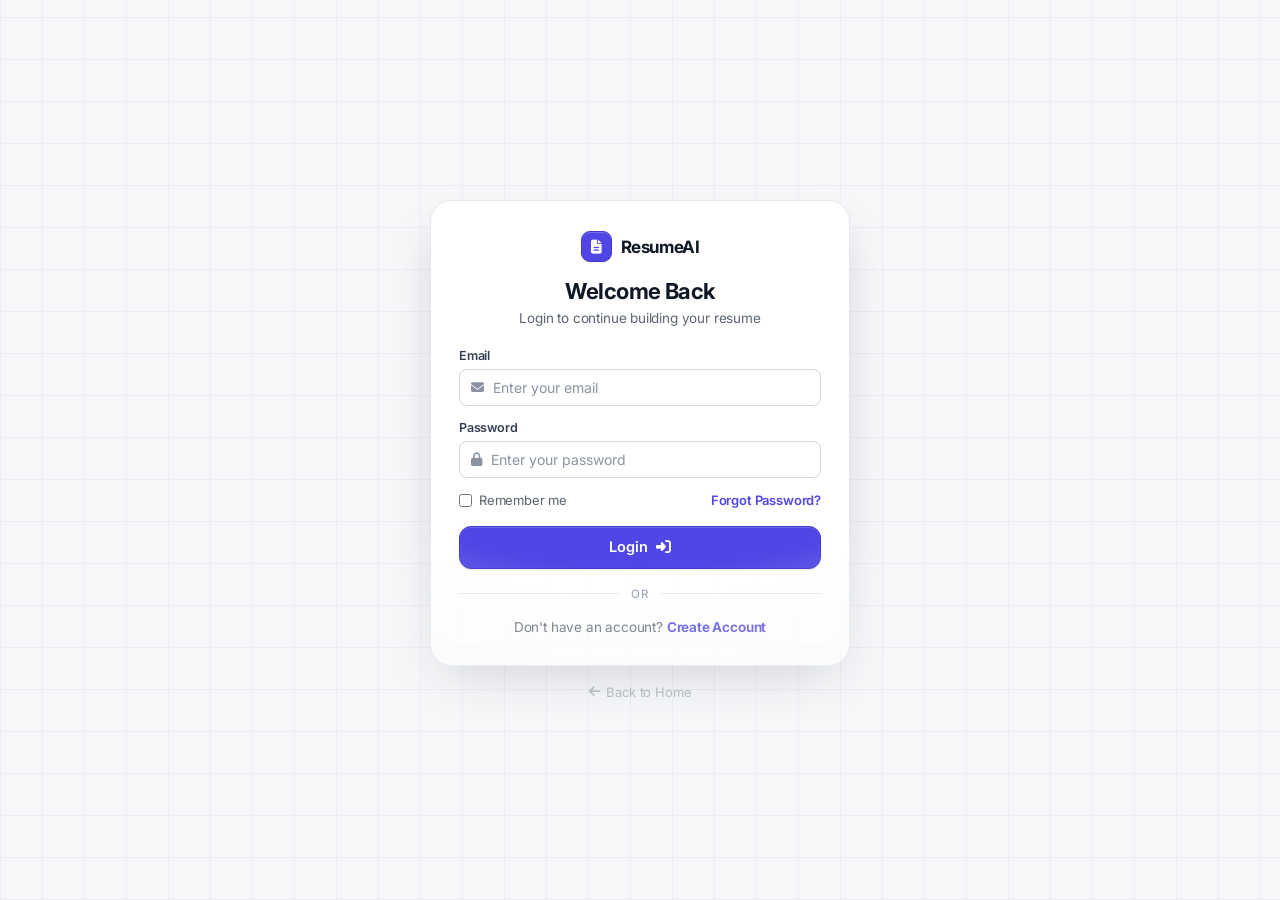
==== frontend/ats.html @ 6f4b4460 "Add four resume templates and remove photo-implying shape from Creative" ====
<!DOCTYPE html>
<html lang="en">
<head>
  <meta charset="UTF-8">
  <meta name="viewport" content="width=device-width, initial-scale=1.0">
  <title>ATS Analyzer — ResumeAI</title>
  <link rel="icon" type="image/svg+xml" href="assets/icons/favicon.svg">

  <link rel="preconnect" href="https://fonts.googleapis.com">
  <link rel="preconnect" href="https://fonts.gstatic.com" crossorigin>
  <link href="https://fonts.googleapis.com/css2?family=Poppins:wght@300;400;500;600;700&display=swap" rel="stylesheet">
  <link rel="stylesheet" href="https://cdnjs.cloudflare.com/ajax/libs/font-awesome/6.7.2/css/all.min.css">

  <link rel="stylesheet" href="css/style.css?v=13">
  <link rel="stylesheet" href="css/ats.css?v=13">

  <!-- Resume text extraction (PDF/DOCX/TXT) is handled by the backend now. -->
</head>
<body>

<div class="app">

  <!-- ============ LEFT SIDEBAR ============ -->
  <aside class="sidebar" id="sidebar">
    <a href="index.html" class="logo">
      <span class="logo-mark"><i class="fa-solid fa-file-lines"></i></span>
      ResumeAI
    </a>

    <nav class="sidebar-menu">
      <a href="dashboard.html"><i class="fa-solid fa-grip"></i> Dashboard</a>
      <a href="buildresume.html"><i class="fa-solid fa-pen-to-square"></i> Create Resume</a>
      <a href="templates.html"><i class="fa-solid fa-layer-group"></i> Resume Templates</a>
      <a href="ats.html" class="active"><i class="fa-solid fa-chart-simple"></i> ATS Analyzer</a>
      <a href="profile.html"><i class="fa-solid fa-user"></i> Profile</a>
    </nav>

    <div class="sidebar-foot">
      <a href="login.html"><i class="fa-solid fa-right-from-bracket"></i> Logout</a>
    </div>
  </aside>

  <div class="sidebar-backdrop" id="sidebarBackdrop"></div>

  <!-- ============ MAIN AREA ============ -->
  <div class="main">

    <header class="topbar">
      <div class="topbar-left">
        <button class="sidebar-toggle" id="sidebarToggle" aria-label="Toggle sidebar">
          <i class="fa-solid fa-bars"></i>
        </button>
        <div>
          <h1>ATS Analyzer</h1>
          <p>Check how ATS-friendly your resume is</p>
        </div>
      </div>

      <div class="topbar-right">
        <a href="profile.html" class="topbar-avatar">
          <img src="assets/images/avatar.svg" alt="Your profile picture">
        </a>
      </div>
    </header>

    <main class="content">
      <div class="ats-grid">

        <!-- ================= LEFT: INPUTS ================= -->
        <div>

          <!-- ---------- Upload resume ---------- -->
          <section class="ats-panel">
            <h2 class="content-title"><i class="fa-solid fa-cloud-arrow-up"></i> Upload Resume</h2>

            <label class="upload-box" for="resumeFile">
              <span class="up-icon"><i class="fa-solid fa-file-arrow-up"></i></span>
              <h3>Drop your resume here</h3>
              <p>or click to browse your files</p>
              <span class="hint">Supported formats: PDF, DOCX, TXT</span>
              <input type="file" id="resumeFile" accept=".pdf,.docx,.txt">
            </label>
            <p class="up-alt">
              No file? <a href="buildresume.html">Build a resume</a> first, then Analyze —
              it will score the resume you just created.
            </p>

            <!-- Filled in by js/script.js once a file is picked -->
            <p class="file-chosen" id="fileChosen">
              <i class="fa-solid fa-file-lines"></i>
              <span id="fileName"></span>
            </p>
          </section>

          <!-- ---------- Job description ---------- -->
          <section class="ats-panel">
            <h2 class="content-title"><i class="fa-solid fa-clipboard"></i> Paste Job Description</h2>

            <div class="jd-field">
              <label for="jobDescription">Job Description</label>
              <textarea id="jobDescription"
                placeholder="Paste the full job description here — including the required skills, tools and responsibilities."></textarea>
              <small>The more complete the job description, the more useful the analysis.</small>
            </div>

            <button class="btn btn-primary btn-block btn-lg" id="analyzeBtn" style="margin-top:20px">
              <i class="fa-solid fa-magnifying-glass-chart"></i> Analyze Resume
            </button>
          </section>

        </div>

        <!-- ================= RIGHT: RESULTS ================= -->
        <div>

          <!-- ---------- ATS Score ---------- -->
          <section class="ats-panel">
            <h2 class="content-title"><i class="fa-solid fa-gauge-high"></i> ATS Score</h2>

            <div class="score-box">
              <div class="score-ring" id="scoreRing">
                <div>
                  <div class="score-value" id="scoreValue">--</div>
                  <div class="score-label">out of 100</div>
                </div>
              </div>
              <p id="scoreVerdict">Your ATS score will appear here after the analysis is run.</p>

              <div class="meter-list">
                <div class="meter-row">
                  <div class="meter-head"><span>Keyword Match</span><span id="mKeywordVal">--</span></div>
                  <div class="meter-track"><span id="mKeywordBar"></span></div>
                </div>
                <div class="meter-row">
                  <div class="meter-head"><span>Formatting</span><span id="mFormatVal">--</span></div>
                  <div class="meter-track"><span id="mFormatBar"></span></div>
                </div>
                <div class="meter-row">
                  <div class="meter-head"><span>Section Coverage</span><span id="mSectionVal">--</span></div>
                  <div class="meter-track"><span id="mSectionBar"></span></div>
                </div>
                <div class="meter-row">
                  <div class="meter-head"><span>Readability</span><span id="mReadVal">--</span></div>
                  <div class="meter-track"><span id="mReadBar"></span></div>
                </div>
              </div>
            </div>
          </section>

          <!-- ---------- Keyword match (populated after analysis) ---------- -->
          <section class="ats-panel" id="keywordPanel" hidden>
            <h2 class="content-title"><i class="fa-solid fa-tags"></i> Keywords</h2>
            <div class="kw-block">
              <h4 class="kw-title matched"><i class="fa-solid fa-circle-check"></i> Matched</h4>
              <div class="kw-chips" id="kwMatched"></div>
            </div>
            <div class="kw-block">
              <h4 class="kw-title missing"><i class="fa-solid fa-circle-xmark"></i> Missing</h4>
              <div class="kw-chips" id="kwMissing"></div>
            </div>
          </section>

          <!-- ---------- Suggestions ---------- -->
          <section class="ats-panel">
            <h2 class="content-title"><i class="fa-solid fa-lightbulb"></i> Suggestions</h2>

            <div class="suggestion-list" id="suggestionList">
              <div class="suggestion-item">
                <i class="fa-solid fa-hourglass-half"></i>
                <div class="skeleton"><span></span><span></span></div>
              </div>
              <div class="suggestion-item">
                <i class="fa-solid fa-hourglass-half"></i>
                <div class="skeleton"><span></span><span></span></div>
              </div>
              <div class="suggestion-item">
                <i class="fa-solid fa-hourglass-half"></i>
                <div class="skeleton"><span></span><span></span></div>
              </div>
              <div class="suggestion-item">
                <i class="fa-solid fa-hourglass-half"></i>
                <div class="skeleton"><span></span><span></span></div>
              </div>
            </div>

            <p class="empty-note" id="suggestEmpty">
              <i class="fa-solid fa-circle-info"></i>
              Improvement suggestions will be listed here once your resume is analyzed.
            </p>
          </section>

          <!-- ---------- AI Feedback (Gemini) ---------- -->
          <section class="ats-panel" id="aiPanel" hidden>
            <h2 class="content-title"><i class="fa-solid fa-robot"></i> AI Feedback</h2>
            <div id="aiFeedback"></div>
          </section>

        </div>
      </div>
    </main>
  </div>
</div>

<script src="js/config.js?v=13"></script>
<script src="js/script.js?v=13"></script>
</body>
</html>
---- frontend/css/style.css ----
/* =========================================================
   SmartResumeAI — style.css (global design system + landing)
   Rich, dense SaaS product aesthetic.

   Layered neutral surfaces · indigo primary with supporting
   semantic hues · real depth (multi-layer shadows) · tighter
   information density · textured backdrops (grid + soft radial
   wash) · elevated cards with inner highlights · badge/pill
   vocabulary · richer landing with logos, metrics, screenshots.

   Loaded on every page. Legacy token NAMES (--emerald, --navy,
   --green/--amber/--red, --radius, --font-serif …) preserved so
   js/script.js and preview.css keep resolving. preview.css
   re-scopes its own palette onto .resume-paper.
   ========================================================= */
@import url('https://fonts.googleapis.com/css2?family=Inter:wght@400;450;500;600;700;800&display=swap');

/* ---------- Design tokens ---------- */
:root{
  /* Neutral ramp — layered, slightly cool */
  --bg:#ffffff;
  --bg-raise:#f6f7f9;
  --bg-sunken:#eef0f4;
  --surface:#ffffff;
  --surface-2:#f8f9fb;
  --surface-3:#f1f3f7;
  --line:#e4e7ec;
  --line-strong:#d0d5dd;

  /* Text ramp */
  --ink:#101828;
  --ink-2:#344054;
  --muted:#5b6471;
  --faint:#8a93a3;

  /* Primary — indigo */
  --accent:#4f46e5;
  --accent-600:#4338ca;
  --accent-700:#3730a3;
  --accent-400:#7c74f0;
  --accent-50:#eef2ff;
  --accent-100:#e0e3fc;
  --accent-200:#c7cbf8;

  /* Supporting semantic hues (used sparingly, for data/status) */
  --sky:#0ea5e9;      --sky-50:#f0f9ff;   --sky-100:#e0f2fe;
  --teal:#0d9488;     --teal-50:#f0fdfa;  --teal-100:#ccfbf1;
  --rose:#e11d48;     --rose-50:#fff1f2;  --rose-100:#ffe4e6;
  --amberc:#d97706;   --amber-50:#fffbeb; --amber-100:#fef3c7;

  /* legacy aliases (JS + preview.css) */
  --emerald:#4f46e5;  --emerald-600:#4338ca; --emerald-700:#3730a3;
  --emerald-50:#eef2ff; --emerald-100:#e0e3fc;
  --navy:#101828; --navy-800:#1d2939; --navy-900:#0c111d;

  --green:#059669;
  --amber:#d97706;
  --red:#e11d48;

  --radius-sm:8px;
  --radius:12px;
  --radius-lg:16px;
  --radius-xl:22px;
  --radius-pill:980px;

  /* Real depth — layered shadows */
  --shadow-xs:0 1px 2px rgba(16,24,40,.05);
  --shadow-sm:0 1px 3px rgba(16,24,40,.08), 0 1px 2px rgba(16,24,40,.04);
  --shadow:0 4px 8px -2px rgba(16,24,40,.08), 0 2px 4px -2px rgba(16,24,40,.05);
  --shadow-md:0 12px 16px -4px rgba(16,24,40,.08), 0 4px 6px -2px rgba(16,24,40,.04);
  --shadow-lg:0 20px 24px -4px rgba(16,24,40,.10), 0 8px 8px -4px rgba(16,24,40,.04);
  --shadow-xl:0 24px 48px -12px rgba(16,24,40,.22);
  --inner-hl:inset 0 1px 0 rgba(255,255,255,.7);
  --ring:0 0 0 4px rgba(79,70,229,.14);

  --font-serif:'Inter',ui-sans-serif,system-ui,-apple-system,"Segoe UI",Roboto,sans-serif;
  --font-display:'Inter',ui-sans-serif,system-ui,-apple-system,"Segoe UI",Roboto,sans-serif;
  --font-sans:'Inter',ui-sans-serif,system-ui,-apple-system,"Segoe UI",Roboto,sans-serif;
  --font-mono:ui-monospace,SFMono-Regular,"SF Mono",Menlo,Consolas,monospace;
}

*{ margin:0; padding:0; box-sizing:border-box; }
html{ scroll-behavior:smooth; }
body{
  font-family:var(--font-sans);
  background:var(--bg);
  color:var(--ink);
  letter-spacing:-.011em;
  -webkit-font-smoothing:antialiased;
  text-rendering:optimizeLegibility;
}
h1,h2,h3,h4,.serif{ font-family:var(--font-display); }
.serif{ font-weight:600; letter-spacing:-.02em; }
::selection{ background:var(--accent-100); color:var(--accent-700); }

/* Reusable texture helpers */
.grid-bg{
  background-image:
    linear-gradient(to right, rgba(16,24,40,.045) 1px, transparent 1px),
    linear-gradient(to bottom, rgba(16,24,40,.045) 1px, transparent 1px);
  background-size:44px 44px;
}

/* ---------- Badges / pills ---------- */
.badge{
  display:inline-flex; align-items:center; gap:6px;
  font-size:12px; font-weight:600; letter-spacing:-.005em;
  padding:4px 9px; border-radius:var(--radius-pill);
  background:var(--surface-3); color:var(--ink-2);
  border:1px solid var(--line);
}
.badge-accent{ background:var(--accent-50); color:var(--accent-700); border-color:var(--accent-100); }
.badge-green{ background:#ecfdf5; color:var(--green); border-color:#a7f3d0; }

/* ---------- Button system ---------- */
.btn{
  display:inline-flex; align-items:center; justify-content:center; gap:8px;
  padding:10px 16px;
  border:1px solid var(--line-strong);
  background:var(--surface);
  color:var(--ink-2);
  border-radius:var(--radius-sm);
  font-family:var(--font-sans);
  font-size:14px; font-weight:600; letter-spacing:-.01em;
  cursor:pointer; text-decoration:none; line-height:1.3;
  box-shadow:var(--shadow-xs), var(--inner-hl);
  transition:background .15s ease, border-color .15s ease, color .15s ease, box-shadow .15s ease;
}
.btn:hover{ background:var(--surface-2); border-color:var(--line-strong); color:var(--ink); }

.btn-primary{
  border-color:var(--accent-600);
  background:var(--accent);
  color:#fff;
  box-shadow:0 1px 2px rgba(16,24,40,.12), inset 0 1px 0 rgba(255,255,255,.18);
}
.btn-primary:hover{ background:var(--accent-600); border-color:var(--accent-700); color:#fff; }

.btn-outline{ background:var(--surface); border-color:var(--line-strong); color:var(--ink-2); }
.btn-outline:hover{ background:var(--surface-2); color:var(--ink); }

.btn-ghost{ border-color:transparent; background:transparent; box-shadow:none; color:var(--accent); }
.btn-ghost:hover{ background:var(--accent-50); color:var(--accent-700); }

.btn-block{ width:100%; }
.btn-lg{ padding:12px 22px; font-size:15px; border-radius:var(--radius); }
.btn-sm{ padding:7px 12px; font-size:13px; }
.btn[disabled]{ opacity:.55; cursor:not-allowed; }

/* =========================================================
   NAVBAR
   ========================================================= */
.navbar{
  position:fixed; top:0; left:0; width:100%;
  padding:0 clamp(18px,4vw,48px); height:62px;
  display:flex; align-items:center;
  background:rgba(255,255,255,.88);
  backdrop-filter:saturate(180%) blur(14px);
  -webkit-backdrop-filter:saturate(180%) blur(14px);
  border-bottom:1px solid var(--line);
  z-index:1000;
}
.nav-inner{ width:100%; display:flex; justify-content:space-between; align-items:center; }
.logo{
  display:inline-flex; align-items:center; gap:9px;
  color:var(--ink); font-family:var(--font-display);
  font-size:17px; font-weight:700; letter-spacing:-.025em; text-decoration:none;
}
.logo i{ color:var(--accent); font-size:17px; }
.logo-mark{
  width:31px; height:31px; border-radius:9px;
  display:inline-flex; align-items:center; justify-content:center;
  background:var(--accent); border:1px solid var(--accent-600);
  box-shadow:var(--shadow-xs), inset 0 1px 0 rgba(255,255,255,.22);
}
.logo-mark i{ font-size:14px; color:#fff; }

.nav-toggle{ display:none; background:none; border:none; color:var(--ink); font-size:20px; cursor:pointer; }
.nav-links{ display:flex; align-items:center; gap:26px; }
.nav-links a{
  color:var(--muted); text-decoration:none;
  font-size:14px; font-weight:500; letter-spacing:-.01em; transition:color .15s ease;
}
.nav-links a:hover{ color:var(--ink); }
.nav-links a.btn{ padding:8px 16px; font-size:13.5px; }
.nav-links a.btn-primary{ color:#fff; }
.nav-links a.btn-primary:hover{ color:#fff; }

/* =========================================================
   HERO — dense, with texture + product shot
   ========================================================= */
.hero{
  position:relative; overflow:hidden;
  padding:120px 24px 72px;
  background:
    radial-gradient(60% 70% at 50% -10%, var(--accent-50) 0%, transparent 62%),
    var(--bg);
  border-bottom:1px solid var(--line);
}
.hero::before{
  content:""; position:absolute; inset:0; pointer-events:none;
  background-image:
    linear-gradient(to right, rgba(16,24,40,.04) 1px, transparent 1px),
    linear-gradient(to bottom, rgba(16,24,40,.04) 1px, transparent 1px);
  background-size:44px 44px;
  mask-image:radial-gradient(70% 60% at 50% 0%, #000 0%, transparent 75%);
  -webkit-mask-image:radial-gradient(70% 60% at 50% 0%, #000 0%, transparent 75%);
}
.hero .container{ position:relative; z-index:1; max-width:1140px; text-align:center; }
.hero .tag{
  display:inline-flex; align-items:center; gap:8px;
  font-size:12.5px; font-weight:600; letter-spacing:-.005em;
  color:var(--accent-700);
  background:var(--surface); border:1px solid var(--accent-100);
  padding:5px 7px 5px 6px; border-radius:var(--radius-pill);
  margin-bottom:22px; box-shadow:var(--shadow-xs);
}
.hero .tag i{
  color:#fff; background:var(--accent); border-radius:var(--radius-pill);
  width:19px; height:19px; display:inline-flex; align-items:center; justify-content:center; font-size:10px;
}
.hero h1{
  font-family:var(--font-display);
  font-size:clamp(36px,5.4vw,60px); font-weight:700;
  line-height:1.07; letter-spacing:-.035em;
  margin:0 auto 18px; max-width:860px; color:var(--ink);
}
.gradient-text{ color:var(--accent); -webkit-text-fill-color:currentColor; }
.hero .lead{
  color:var(--muted);
  font-size:clamp(16px,1.7vw,18.5px); font-weight:400; line-height:1.6; letter-spacing:-.01em;
  margin:0 auto 28px; max-width:620px;
}
.hero-actions{ display:flex; gap:10px; justify-content:center; flex-wrap:wrap; margin-bottom:16px; }
.hero-note{
  display:flex; align-items:center; justify-content:center; gap:16px; flex-wrap:wrap;
  color:var(--faint); font-size:12.5px; font-weight:500; margin-bottom:48px;
}
.hero-note span{ display:inline-flex; align-items:center; gap:6px; }
.hero-note i{ color:var(--green); font-size:11px; }

/* Product screenshot frame */
.hero-shot{
  position:relative; max-width:1000px; margin:0 auto;
  border-radius:var(--radius-xl);
  background:var(--surface);
  border:1px solid var(--line);
  box-shadow:var(--shadow-xl);
  padding:8px;
}
.hero-shot-bar{
  display:flex; align-items:center; gap:6px;
  padding:8px 10px 10px;
}
.hero-shot-bar i{ width:9px; height:9px; border-radius:50%; background:var(--line-strong); display:block; }
/* Resume sheets are portrait — show them whole on a workspace backdrop */
.hero-shot-view{
  border-radius:var(--radius-lg);
  border:1px solid var(--line);
  background:var(--bg-sunken);
  overflow:hidden;
  height:clamp(300px,36vw,430px);
  display:flex; align-items:flex-start; justify-content:center;
  gap:18px; padding:22px 18px 0;
}
.hero-shot img{
  display:block; width:auto; height:auto;
  max-height:100%; max-width:46%;
  border-radius:4px;
  border:1px solid var(--line);
  box-shadow:var(--shadow-md);
  background:#fff;
}

/* Metric strip */
.hero-stats{
  display:grid; grid-template-columns:repeat(3,1fr);
  max-width:720px; margin:48px auto 0;
  background:var(--surface); border:1px solid var(--line);
  border-radius:var(--radius-lg); box-shadow:var(--shadow-sm);
  overflow:hidden;
}
.hero-stats div{ padding:20px 16px; text-align:center; border-right:1px solid var(--line); }
.hero-stats div:last-child{ border-right:none; }
.hero-stats strong{
  display:block; font-family:var(--font-display);
  font-size:28px; font-weight:700; letter-spacing:-.03em; color:var(--ink);
}
.hero-stats span{ font-size:12px; color:var(--faint); letter-spacing:.02em; text-transform:uppercase; font-weight:600; }

/* =========================================================
   SECTIONS
   ========================================================= */
.container{ max-width:1140px; margin:0 auto; padding:0 clamp(18px,4vw,36px); }
.section{ padding:clamp(56px,7vw,88px) 0; }
.section-head{ text-align:center; max-width:660px; margin:0 auto 44px; }
.section-head .tag, .about .tag{
  display:inline-block;
  color:var(--accent); font-weight:700; font-size:12px;
  letter-spacing:.1em; text-transform:uppercase; margin-bottom:12px;
}
.section-head h2{
  font-family:var(--font-display);
  font-size:clamp(27px,3.4vw,38px); font-weight:700;
  letter-spacing:-.03em; line-height:1.15; color:var(--ink); margin-bottom:12px;
}
.section-head p{ color:var(--muted); font-size:16.5px; line-height:1.6; letter-spacing:-.01em; }

#features{ background:var(--bg-raise); border-top:1px solid var(--line); border-bottom:1px solid var(--line); }

/* Dense feature grid — bento-ish, richer cards */
.feature-grid{ display:grid; grid-template-columns:repeat(4,1fr); gap:16px; align-items:stretch; }
.card{
  position:relative;
  background:var(--surface);
  padding:22px 20px;
  border-radius:var(--radius-lg);
  border:1px solid var(--line);
  box-shadow:var(--shadow-sm), var(--inner-hl);
  transition:border-color .15s ease, box-shadow .15s ease;
}
.card:hover{ border-color:var(--line-strong); box-shadow:var(--shadow-md); }
.card-icon{
  width:40px; height:40px; border-radius:11px; margin-bottom:14px;
  display:flex; align-items:center; justify-content:center;
  font-size:16px; color:#fff;
  background:var(--accent);
  box-shadow:var(--shadow-xs), inset 0 1px 0 rgba(255,255,255,.25);
}
.card:nth-child(2) .card-icon{ background:var(--sky); }
.card:nth-child(3) .card-icon{ background:var(--teal); }
.card:nth-child(4) .card-icon{ background:var(--amberc); }
.card h3{ color:var(--ink); margin-bottom:7px; font-size:16px; font-weight:650; letter-spacing:-.02em; }
.card p{ color:var(--muted); line-height:1.6; font-size:13.8px; letter-spacing:-.01em; }

/* About — richer, with a checklist + framed art */
.about{ background:var(--bg); }
.about-grid{ display:grid; grid-template-columns:1fr 1fr; gap:clamp(32px,5vw,60px); align-items:start; }
.about-grid > div:first-child{ padding-top:4px; }
.about-grid h2{
  font-family:var(--font-display);
  font-size:clamp(24px,3vw,34px); font-weight:700; letter-spacing:-.03em; line-height:1.18;
  color:var(--ink); margin-bottom:16px;
}
.about-grid p{ color:var(--muted); line-height:1.7; margin-bottom:14px; font-size:15.5px; letter-spacing:-.01em; }
.about-list{ list-style:none; margin-top:22px; display:grid; gap:10px; }
.about-list li{
  display:flex; align-items:flex-start; gap:11px;
  color:var(--ink-2); font-weight:500; font-size:14.5px; line-height:1.5;
  background:var(--surface-2); border:1px solid var(--line);
  padding:11px 13px; border-radius:var(--radius);
}
.about-list li i{
  color:#fff; font-size:9px; flex:none; margin-top:3px;
  width:18px; height:18px; border-radius:50%;
  display:inline-flex; align-items:center; justify-content:center;
  background:var(--green);
}
.hero-art{
  position:relative;
  border-radius:var(--radius-lg);
  border:1px solid var(--line);
  box-shadow:var(--shadow-md);
  background:var(--bg-sunken);
  overflow:hidden;
  height:clamp(320px,32vw,420px);
  display:flex; align-items:center; justify-content:center;
  padding:24px;
}
.hero-art img{
  display:block; width:auto; height:100%;
  max-width:100%;
  border-radius:4px;
  border:1px solid var(--line);
  box-shadow:var(--shadow-md);
  background:#fff;
}

/* CTA — dense dark panel with texture */
.cta-banner{
  position:relative; overflow:hidden;
  background:var(--navy);
  border:1px solid var(--navy-800);
  border-radius:var(--radius-xl); padding:clamp(40px,6vw,60px) 36px;
  text-align:center; color:#fff;
  box-shadow:var(--shadow-xl);
}
.cta-banner::before{
  content:""; position:absolute; inset:0; pointer-events:none; opacity:.55;
  background-image:
    linear-gradient(to right, rgba(255,255,255,.055) 1px, transparent 1px),
    linear-gradient(to bottom, rgba(255,255,255,.055) 1px, transparent 1px);
  background-size:40px 40px;
  mask-image:radial-gradient(70% 80% at 50% 0%, #000, transparent 72%);
  -webkit-mask-image:radial-gradient(70% 80% at 50% 0%, #000, transparent 72%);
}
.cta-banner > *{ position:relative; z-index:1; }
.cta-banner h2{
  font-family:var(--font-display);
  font-size:clamp(24px,3vw,34px); font-weight:700; letter-spacing:-.03em; margin-bottom:10px; color:#fff;
}
.cta-banner p{ color:#98a2b3; margin-bottom:24px; font-size:16px; letter-spacing:-.01em; }
.cta-banner .btn-primary{ background:var(--accent); border-color:var(--accent-400); }
.cta-banner .btn-primary:hover{ background:var(--accent-600); }

/* =========================================================
   FOOTER
   ========================================================= */
.footer{ background:var(--bg-raise); color:var(--ink); padding:52px 0 24px; border-top:1px solid var(--line); }
.footer-grid{ display:grid; grid-template-columns:2fr 1fr 1fr 1fr; gap:36px; margin-bottom:36px; }
.footer-about .logo{ margin-bottom:14px; }
.footer-about p{ color:var(--muted); line-height:1.7; font-size:13.5px; max-width:300px; }
.footer-social{ display:flex; gap:8px; margin-top:16px; }
.footer-social a{
  width:34px; height:34px; display:flex; align-items:center; justify-content:center;
  border-radius:var(--radius-sm); background:var(--surface); border:1px solid var(--line);
  color:var(--muted); font-size:13px; box-shadow:var(--shadow-xs);
  transition:border-color .15s ease,color .15s ease,background .15s ease; text-decoration:none;
}
.footer-social a:hover{ border-color:var(--accent-200); color:var(--accent); background:var(--accent-50); }
.footer h4{ margin-bottom:13px; font-size:12px; font-weight:700; color:var(--ink); letter-spacing:.06em; text-transform:uppercase; }
.footer-links{ list-style:none; }
.footer-links li{ margin-bottom:9px; }
.footer-links a{ color:var(--muted); text-decoration:none; font-size:13.5px; transition:color .15s ease; }
.footer-links a:hover{ color:var(--accent); }
.footer-bottom{ border-top:1px solid var(--line); padding-top:20px; text-align:center; }
.footer-bottom p{ color:var(--faint); font-size:12.5px; }

/* =========================================================
   RESPONSIVE (landing)
   ========================================================= */
@media(max-width:980px){
  .feature-grid{ grid-template-columns:repeat(2,1fr); }
  .about-grid{ grid-template-columns:1fr; gap:36px; }
}
@media(max-width:760px){
  .nav-toggle{ display:block; }
  .nav-links{
    display:none; position:absolute; top:100%; left:0; width:100%;
    flex-direction:column; gap:0; align-items:stretch;
    background:rgba(255,255,255,.98); backdrop-filter:saturate(180%) blur(14px);
    -webkit-backdrop-filter:saturate(180%) blur(14px);
    border-top:1px solid var(--line); padding:8px 22px 18px;
    box-shadow:var(--shadow-md);
  }
  .nav-links.open{ display:flex; }
  .nav-links a{ padding:12px 0; width:100%; }
  .nav-links a.btn{ margin-top:8px; justify-content:center; }
  .feature-grid{ grid-template-columns:1fr; }
  .footer-grid{ grid-template-columns:1fr 1fr; }
  .hero-stats{ grid-template-columns:1fr; }
  .hero-stats div{ border-right:none; border-bottom:1px solid var(--line); }
  .hero-stats div:last-child{ border-bottom:none; }
}

/* =========================================================
   APP SHELL — denser product chrome
   ========================================================= */
.app{ display:flex; min-height:100vh; background:var(--bg-raise); }

/* ---------- Sidebar ---------- */
.sidebar{
  position:fixed; top:0; left:0; width:240px; height:100vh;
  background:var(--surface);
  border-right:1px solid var(--line);
  padding:18px 12px; display:flex; flex-direction:column; z-index:100;
}
.sidebar .logo{ margin-bottom:22px; padding-left:6px; }
.sidebar-menu{ display:flex; flex-direction:column; gap:2px; flex:1; }
.sidebar-menu a{
  position:relative;
  display:flex; align-items:center; gap:10px;
  color:var(--muted); text-decoration:none;
  padding:8px 11px; border-radius:var(--radius-sm);
  font-size:13.5px; font-weight:550; letter-spacing:-.01em;
  transition:background .15s ease, color .15s ease;
}
.sidebar-menu a i{ width:18px; text-align:center; font-size:14px; color:var(--faint); transition:color .15s ease; }
.sidebar-menu a:hover{ background:var(--surface-3); color:var(--ink); }
.sidebar-menu a:hover i{ color:var(--ink-2); }
.sidebar-menu a.active{
  color:var(--accent-700); background:var(--accent-50);
  box-shadow:inset 0 0 0 1px var(--accent-100);
}
.sidebar-menu a.active i{ color:var(--accent); }

.sidebar-foot{ border-top:1px solid var(--line); padding-top:10px; }
.sidebar-foot a{
  display:flex; align-items:center; gap:10px;
  color:var(--muted); text-decoration:none;
  padding:8px 11px; border-radius:var(--radius-sm);
  font-size:13.5px; font-weight:550; letter-spacing:-.01em;
  transition:background .15s ease, color .15s ease;
}
.sidebar-foot a:hover{ background:var(--rose-50); color:var(--rose); }

.sidebar-backdrop{ display:none; position:fixed; inset:0; background:rgba(16,24,40,.45); z-index:90; }
.sidebar-backdrop.show{ display:block; }

/* ---------- Main + topbar ---------- */
.main{ flex:1; margin-left:240px; min-width:0; display:flex; flex-direction:column; }
.topbar{
  display:flex; align-items:center; justify-content:space-between; gap:14px;
  padding:14px clamp(16px,3vw,28px);
  background:rgba(255,255,255,.9);
  backdrop-filter:saturate(180%) blur(14px);
  -webkit-backdrop-filter:saturate(180%) blur(14px);
  border-bottom:1px solid var(--line);
  position:sticky; top:0; z-index:50;
}
.topbar-left{ display:flex; align-items:center; gap:14px; min-width:0; }
.topbar h1{ font-family:var(--font-display); font-size:19px; font-weight:700; letter-spacing:-.025em; color:var(--ink); line-height:1.3; }
.topbar p{ font-size:12.5px; color:var(--muted); margin-top:2px; line-height:1.4; }
.sidebar-toggle{ display:none; background:none; border:none; color:var(--ink); font-size:19px; cursor:pointer; }
.topbar-right{ display:flex; align-items:center; gap:10px; }
.topbar-avatar{
  width:36px; height:36px; border-radius:50%; overflow:hidden;
  border:1px solid var(--line-strong); display:inline-flex; align-items:center; justify-content:center;
  background:var(--accent-50); flex:none; box-shadow:var(--shadow-xs);
  transition:border-color .15s ease;
}
.topbar-avatar:hover{ border-color:var(--accent-200); }
.topbar-avatar img{ width:100%; height:100%; object-fit:cover; }

.avatar-initials{
  font-family:var(--font-display); font-weight:700; line-height:1; letter-spacing:-.02em; user-select:none;
  color:var(--accent-700);
}
.topbar-avatar .avatar-initials{ font-size:14px; }

.content{ padding:clamp(18px,3vw,26px) clamp(16px,3vw,28px); flex:1; }
/* One shared measure so every app page aligns to the same column */
.content > *{ max-width:1160px; margin-left:auto; margin-right:auto; }
.content-title{
  display:flex; align-items:center; gap:8px;
  font-family:var(--font-display);
  font-size:14.5px; color:var(--ink); margin-bottom:14px; font-weight:650; letter-spacing:-.015em;
}
.content-title i{ color:var(--accent); font-size:13px; }

/* Generic panel */
.panel{
  background:var(--surface);
  border:1px solid var(--line);
  border-radius:var(--radius-lg);
  padding:20px;
  box-shadow:var(--shadow-sm), var(--inner-hl);
}

/* ---------- App shell responsive ---------- */
@media(max-width:900px){
  .sidebar{ left:-252px; transition:left .22s ease; box-shadow:var(--shadow-xl); }
  .sidebar.open{ left:0; }
  .main{ margin-left:0; }
  .sidebar-toggle{ display:block; }
}
---- frontend/css/ats.css ----
/* =========================================================
   SmartResumeAI — ats.css
   Analyzer inputs + score report, styled as a dense analytics
   surface: layered panels, real headers, status colors.
   App shell + .content-title + .btn live in style.css.
   ========================================================= */

.ats-grid{
  display:grid;
  grid-template-columns:1fr 1fr;
  gap:16px;
  align-items:start;
}

/* ---------- Panel shell ---------- */
.ats-panel{
  background:var(--surface);
  border:1px solid var(--line);
  border-radius:var(--radius-lg);
  box-shadow:var(--shadow-sm), var(--inner-hl);
  padding:18px;
  margin-bottom:16px;
}
.ats-grid > div > .ats-panel:last-child{ margin-bottom:0; }
.ats-panel .content-title{
  margin:-18px -18px 16px;
  padding:14px 18px 13px;
  border-bottom:1px solid var(--line);
  background:var(--surface-2);
  border-radius:var(--radius-lg) var(--radius-lg) 0 0;
}

/* ---------- Upload dropzone ---------- */
.upload-box{
  display:block;
  text-align:center;
  border:1.5px dashed var(--line-strong);
  border-radius:var(--radius-lg);
  background:var(--surface-2);
  padding:26px 18px;
  cursor:pointer;
  transition:border-color .15s ease, background .15s ease;
}
.upload-box:hover,
.upload-box.is-drag{
  border-color:var(--accent);
  background:var(--accent-50);
}
.upload-box .up-icon{
  display:inline-flex;
  align-items:center;
  justify-content:center;
  width:44px; height:44px;
  border-radius:var(--radius);
  background:var(--accent);
  color:#fff;
  font-size:18px;
  box-shadow:var(--shadow-xs), var(--inner-hl);
  margin-bottom:10px;
}
.upload-box h3{ margin:0 0 4px; color:var(--ink); font-size:15px; font-weight:650; font-family:var(--font-display); }
.upload-box p{ margin:0; color:var(--muted); font-size:13px; }
.upload-box .hint{
  display:inline-block;
  margin-top:12px;
  font-size:11.5px;
  color:var(--faint);
  background:var(--surface);
  border:1px solid var(--line);
  border-radius:var(--radius-pill);
  padding:3px 10px;
}
.upload-box input{ display:none; }

.up-alt{ margin:12px 2px 0; font-size:12.5px; color:var(--muted); }
.up-alt a{ color:var(--accent); font-weight:600; text-decoration:none; }
.up-alt a:hover{ text-decoration:underline; }

.file-chosen{
  display:none;
  align-items:center;
  gap:8px;
  margin:12px 0 0;
  padding:9px 12px;
  background:var(--surface-2);
  border:1px solid var(--line);
  border-radius:var(--radius);
  font-size:12.5px;
  color:var(--ink-2);
}
.file-chosen.show{ display:flex; }
.file-chosen i{ color:var(--accent); font-size:13px; }

/* ---------- Job description field ---------- */
.jd-field label{
  display:block;
  font-size:12.5px;
  font-weight:600;
  color:var(--ink-2);
  margin-bottom:6px;
}
.jd-field textarea{
  width:100%;
  min-height:160px;
  resize:vertical;
  border:1px solid var(--line);
  border-radius:var(--radius);
  background:var(--surface-2);
  padding:12px 14px;
  font:13px/1.55 var(--font-sans);
  color:var(--ink);
  transition:border-color .15s ease, background .15s ease, box-shadow .15s ease;
}
.jd-field textarea:focus{
  outline:none;
  border-color:var(--accent);
  background:var(--surface);
  box-shadow:var(--ring);
}
.jd-field small{ display:block; margin-top:7px; font-size:11.5px; color:var(--faint); }

/* ---------- Score box ---------- */
.score-box{ text-align:center; padding-top:4px; }

.score-ring{
  width:140px; height:140px;
  margin:0 auto;
  border-radius:50%;
  background:conic-gradient(var(--accent) 0deg, var(--line) 0);
  position:relative;
  display:flex; align-items:center; justify-content:center;
}
.score-ring > div{
  position:absolute; inset:14px;
  background:var(--surface);
  border-radius:50%;
  display:flex; flex-direction:column;
  align-items:center; justify-content:center;
  box-shadow:var(--shadow-xs);
}
.score-value{
  font-family:var(--font-display);
  font-size:34px;
  font-weight:700;
  color:var(--ink);
  line-height:1;
}
.score-label{
  margin-top:4px;
  font-size:10.5px;
  font-weight:600;
  text-transform:uppercase;
  letter-spacing:.08em;
  color:var(--faint);
}
#scoreVerdict{
  margin:16px auto 20px;
  max-width:360px;
  font-size:13px;
  color:var(--muted);
  text-align:center;
}

/* ---------- Meters ---------- */
.meter-list{ display:flex; flex-direction:column; gap:11px; text-align:left; }
.meter-row{ padding-bottom:11px; border-bottom:1px solid var(--line); }
.meter-row:last-child{ border-bottom:0; padding-bottom:0; }
.meter-head{
  display:flex;
  align-items:center;
  justify-content:space-between;
  margin-bottom:7px;
}
.meter-head span:first-child{ font-size:12.5px; font-weight:550; color:var(--ink-2); }
.meter-head span:last-child{
  font-size:12.5px;
  font-family:var(--font-mono);
  font-variant-numeric:tabular-nums;
  color:var(--faint);
}
.meter-track{
  height:7px;
  background:var(--surface-3);
  border-radius:var(--radius-pill);
  overflow:hidden;
}
.meter-track span{
  display:block;
  width:0;
  height:100%;
  background:var(--accent);
  border-radius:var(--radius-pill);
  transition:width .8s ease;
}

/* ---------- Keywords ---------- */
.kw-block{ margin-bottom:16px; }
.kw-block:last-child{ margin-bottom:0; }
.kw-title{
  display:flex; align-items:center; gap:6px;
  margin:0 0 10px;
  font-size:11.5px;
  font-weight:700;
  text-transform:uppercase;
  letter-spacing:.06em;
}
.kw-title.matched{ color:var(--green); }
.kw-title.missing{ color:var(--rose); }

.kw-chips{ display:flex; flex-wrap:wrap; gap:7px; }
.kw-chip{
  font-size:12px;
  padding:3px 9px;
  border-radius:var(--radius-pill);
  border:1px solid transparent;
  font-weight:550;
}
.kw-chip.matched{ background:#ecfdf5; color:var(--green); border-color:#a7f3d0; }
.kw-chip.missing{ background:var(--rose-50); color:var(--rose); border-color:var(--rose-100); }
.kw-empty{ font-size:12.5px; color:var(--faint); }

/* ---------- Suggestions ---------- */
.suggestion-list{ display:flex; flex-direction:column; gap:9px; }
.suggestion-item{
  display:flex;
  align-items:flex-start;
  gap:10px;
  background:var(--surface-2);
  border:1px solid var(--line);
  border-radius:var(--radius);
  padding:10px 12px;
}
.suggestion-item i{
  flex:none;
  width:26px; height:26px;
  border-radius:var(--radius-sm);
  display:flex; align-items:center; justify-content:center;
  background:var(--amber-50);
  color:var(--amberc);
  font-size:12px;
}
.suggestion-item p{ margin:0; font-size:13px; color:var(--muted); line-height:1.5; padding-top:2px; }

.suggestion-item.good{
  border-left:3px solid var(--green);
  background:var(--teal-50);
}
.suggestion-item.good i{ background:var(--teal-50); color:var(--green); }

.empty-note{
  display:flex; align-items:center; gap:8px;
  font-size:12.5px; color:var(--faint);
  background:var(--surface-2);
  border-radius:var(--radius);
  padding:10px 12px;
}

/* ---------- Skeleton loading ---------- */
.skeleton{ display:flex; flex-direction:column; gap:6px; flex:1; padding-top:2px; }
.skeleton span{
  display:block;
  height:10px;
  border-radius:var(--radius-sm);
  background:var(--surface-3);
  background-image:linear-gradient(90deg, var(--surface-3) 0%, var(--surface-2) 50%, var(--surface-3) 100%);
  background-size:200% 100%;
  animation:shimmer 1.3s ease infinite;
}
.skeleton span:last-child{ width:65%; }
@keyframes shimmer{
  0%{ background-position:200% 0; }
  100%{ background-position:-200% 0; }
}

/* ---------- AI feedback ---------- */
#aiFeedback p{ margin:0 0 8px; font-size:13.5px; line-height:1.65; color:var(--ink-2); }
#aiFeedback p:last-child{ margin-bottom:0; }
#aiFeedback strong{ color:var(--ink); font-weight:650; }

/* ---------- Responsive ---------- */
@media (max-width:1000px){
  .ats-grid{ grid-template-columns:1fr; }
}
@media (max-width:700px){
  .ats-panel{ padding:14px; }
  .ats-panel .content-title{ margin:-14px -14px 14px; padding:12px 14px 11px; }
  .score-ring{ width:120px; height:120px; }
  .score-value{ font-size:28px; }
}
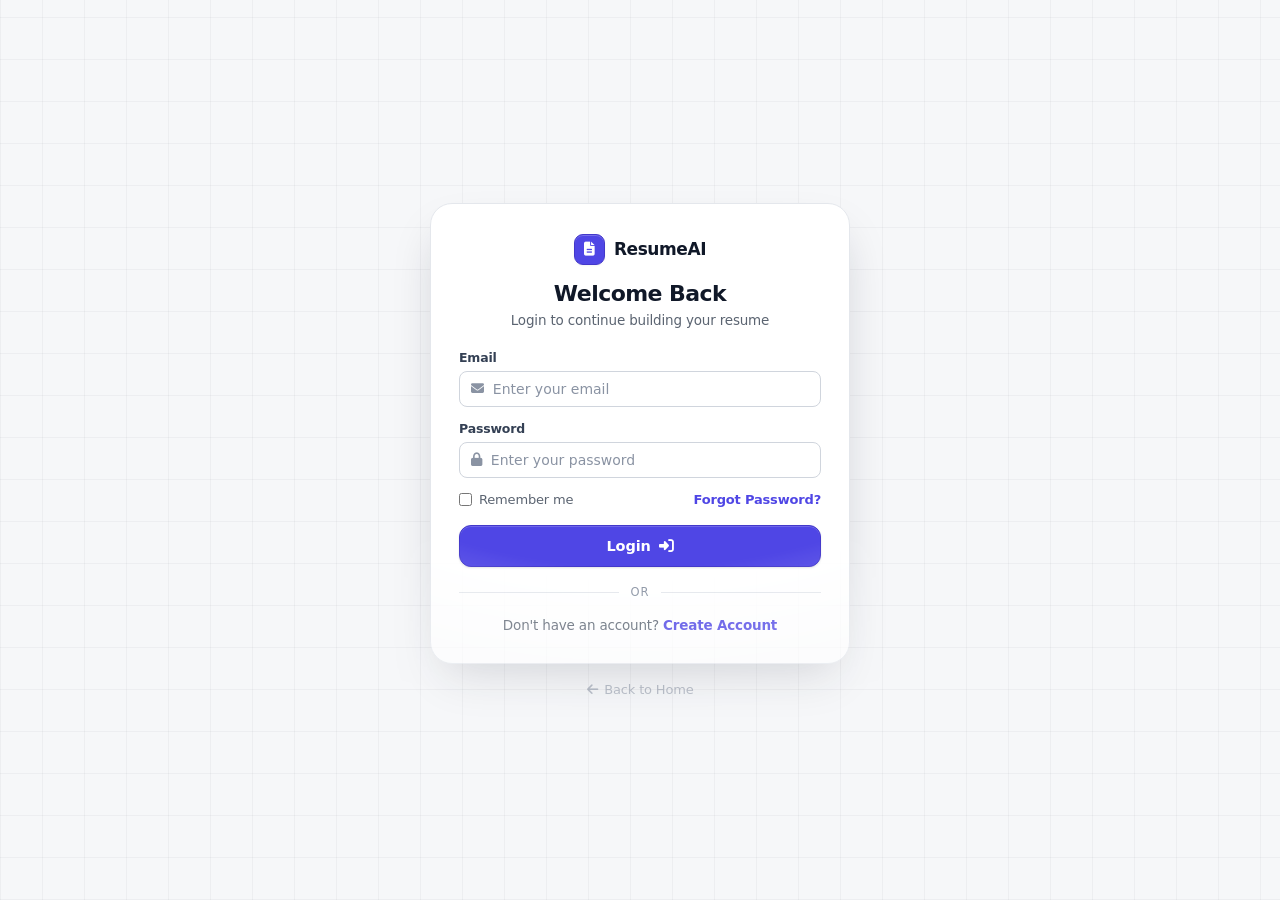
==== commit cf1de9a6: "Stack the hero resume sheets on tablet and mobile Two portrait sheets side by side shrank to unreada" ====
--- a/frontend/ats.html
+++ b/frontend/ats.html
@@ -8,11 +8,14 @@
 
   <link rel="preconnect" href="https://fonts.googleapis.com">
   <link rel="preconnect" href="https://fonts.gstatic.com" crossorigin>
-  <link href="https://fonts.googleapis.com/css2?family=Poppins:wght@300;400;500;600;700&display=swap" rel="stylesheet">
-  <link rel="stylesheet" href="https://cdnjs.cloudflare.com/ajax/libs/font-awesome/6.7.2/css/all.min.css">
-
-  <link rel="stylesheet" href="css/style.css?v=13">
-  <link rel="stylesheet" href="css/ats.css?v=13">
+  <link rel="stylesheet"
+        href="https://fonts.googleapis.com/css2?family=Inter:wght@300..700&display=swap">
+  <!-- Self-hosted 5.8KB icon subset (was 72KB CDN css + 158KB webfont). -->
+  <link rel="preload" href="assets/fonts/fa-subset.woff2" as="font" type="font/woff2" crossorigin>
+  <link rel="stylesheet" href="css/icons.css?v=20">
+
+  <link rel="stylesheet" href="css/style.css?v=20">
+  <link rel="stylesheet" href="css/ats.css?v=20">
 
   <!-- Resume text extraction (PDF/DOCX/TXT) is handled by the backend now. -->
 </head>
@@ -58,7 +61,7 @@
 
       <div class="topbar-right">
         <a href="profile.html" class="topbar-avatar">
-          <img src="assets/images/avatar.svg" alt="Your profile picture">
+          <img src="assets/images/avatar.svg" width="40" height="40" loading="lazy" decoding="async" alt="Your profile picture">
         </a>
       </div>
     </header>
@@ -201,7 +204,7 @@
   </div>
 </div>
 
-<script src="js/config.js?v=13"></script>
-<script src="js/script.js?v=13"></script>
+<script src="js/config.js?v=20"></script>
+<script src="js/script.js?v=20"></script>
 </body>
 </html>
--- a/frontend/css/icons.css
+++ b/frontend/css/icons.css
@@ -0,0 +1,85 @@
+/* =========================================================
+   SmartResumeAI — icons.css  (self-hosted Font Awesome subset)
+   Replaces the 72KB Font Awesome CSS + 158KB solid webfont with a
+   5.8KB subset containing only the 56 glyphs this app actually uses.
+   Regenerate: pyftsubset fa-solid-900.woff2 --unicodes-file=... --flavor=woff2
+   ========================================================= */
+@font-face{
+  font-family:"fa-subset";
+  src:url("../assets/fonts/fa-subset.woff2") format("woff2");
+  font-weight:900;
+  font-style:normal;
+  font-display:swap;
+}
+
+.fa-solid,.fa-brands{
+  font-family:"fa-subset";
+  font-weight:900;
+  -moz-osx-font-smoothing:grayscale;
+  -webkit-font-smoothing:antialiased;
+  display:inline-block;
+  font-style:normal;
+  font-variant:normal;
+  line-height:1;
+  text-rendering:auto;
+}
+.fa-solid::before{ content:var(--fa); }
+.fa-spin{ animation:fa-spin 2s linear infinite; }
+@keyframes fa-spin{ from{transform:rotate(0)} to{transform:rotate(360deg)} }
+
+.fa-address-card{--fa:"\f2bb"}
+.fa-arrow-left{--fa:"\f060"}
+.fa-arrow-right{--fa:"\f061"}
+.fa-bars{--fa:"\f0c9"}
+.fa-bolt{--fa:"\f0e7"}
+.fa-briefcase{--fa:"\f0b1"}
+.fa-building-columns{--fa:"\f19c"}
+.fa-bullseye{--fa:"\f140"}
+.fa-certificate{--fa:"\f0a3"}
+.fa-chart-column{--fa:"\e0e3"}
+.fa-chart-line{--fa:"\f201"}
+.fa-chart-simple{--fa:"\e473"}
+.fa-check{--fa:"\f00c"}
+.fa-chevron-right{--fa:"\f054"}
+.fa-circle-check{--fa:"\f058"}
+.fa-circle-info{--fa:"\f05a"}
+.fa-circle-question{--fa:"\f059"}
+.fa-circle-xmark{--fa:"\f057"}
+.fa-clipboard{--fa:"\f328"}
+.fa-cloud-arrow-up{--fa:"\f0ee"}
+.fa-code{--fa:"\f121"}
+.fa-diagram-project{--fa:"\f542"}
+.fa-download{--fa:"\f019"}
+.fa-envelope{--fa:"\f0e0"}
+.fa-eraser{--fa:"\f12d"}
+.fa-file-arrow-up{--fa:"\f574"}
+.fa-file-circle-check{--fa:"\e5a0"}
+.fa-file-lines{--fa:"\f15c"}
+.fa-file-shield{--fa:"\e4f0"}
+.fa-gauge-high{--fa:"\f625"}
+.fa-graduation-cap{--fa:"\f19d"}
+.fa-grip{--fa:"\f58d"}
+.fa-hourglass-half{--fa:"\f252"}
+.fa-id-card{--fa:"\f2c2"}
+.fa-layer-group{--fa:"\f5fd"}
+.fa-lightbulb{--fa:"\f0eb"}
+.fa-list-check{--fa:"\f0ae"}
+.fa-location-dot{--fa:"\f3c5"}
+.fa-lock{--fa:"\f023"}
+.fa-lock-open{--fa:"\f3c1"}
+.fa-magnifying-glass-chart{--fa:"\e522"}
+.fa-pen{--fa:"\f304"}
+.fa-pen-to-square{--fa:"\f044"}
+.fa-phone{--fa:"\f095"}
+.fa-plus{--fa:"\2b"}
+.fa-right-from-bracket{--fa:"\f2f5"}
+.fa-right-to-bracket{--fa:"\f2f6"}
+.fa-robot{--fa:"\f544"}
+.fa-spinner{--fa:"\f110"}
+.fa-tags{--fa:"\f02c"}
+.fa-triangle-exclamation{--fa:"\f071"}
+.fa-user{--fa:"\f007"}
+.fa-user-check{--fa:"\f4fc"}
+.fa-user-gear{--fa:"\f4fe"}
+.fa-user-plus{--fa:"\f234"}
+.fa-wand-magic-sparkles{--fa:"\e2ca"}
--- a/frontend/css/style.css
+++ b/frontend/css/style.css
@@ -13,7 +13,8 @@
    js/script.js and preview.css keep resolving. preview.css
    re-scopes its own palette onto .resume-paper.
    ========================================================= */
-@import url('https://fonts.googleapis.com/css2?family=Inter:wght@400;450;500;600;700;800&display=swap');
+/* Inter is loaded via a <link> in each page's <head>, not @import — an @import
+   here forces a serial waterfall (html → css → import → font css → woff2). */
 
 /* ---------- Design tokens ---------- */
 :root{
@@ -418,6 +419,7 @@
   transition:border-color .15s ease,color .15s ease,background .15s ease; text-decoration:none;
 }
 .footer-social a:hover{ border-color:var(--accent-200); color:var(--accent); background:var(--accent-50); }
+.footer-social svg{ display:block; }
 .footer h4{ margin-bottom:13px; font-size:12px; font-weight:700; color:var(--ink); letter-spacing:.06em; text-transform:uppercase; }
 .footer-links{ list-style:none; }
 .footer-links li{ margin-bottom:9px; }
@@ -554,3 +556,141 @@
   .main{ margin-left:0; }
   .sidebar-toggle{ display:block; }
 }
+
+/* =========================================================
+   MOBILE LAYER
+   Phones are the narrow case the desktop layout was never
+   sized for: the topbar packs a title + subtitle + action
+   buttons onto one row, which wraps into a 3-line header and
+   eats half the viewport. Below 760px the topbar stacks, the
+   actions become a full-width row, and every control is
+   grown to a 44px touch target (Apple/WCAG 2.5.8 minimum).
+   ========================================================= */
+
+/* ---- Tablet / small laptop ---- */
+@media(max-width:900px){
+  /* Two portrait sheets side by side get too narrow to read below this —
+     stack them one below the other and size the frame to the content. */
+  .hero-shot-view{
+    height:auto; aspect-ratio:auto;
+    flex-direction:column; align-items:center;
+    gap:16px; padding:18px 16px;
+  }
+  .hero-shot img{ max-width:100%; max-height:none; width:min(100%,340px); }
+  .hero-stats{ margin-top:36px; }
+}
+
+/* ---- Phone ---- */
+@media(max-width:760px){
+  /* Comfortable reading size; stops iOS zooming on focus (<16px triggers it). */
+  input,select,textarea{ font-size:16px; }
+
+  /* --- Topbar: stack instead of cramming one row --- */
+  .topbar{
+    flex-direction:column; align-items:stretch; gap:10px;
+    padding:10px 16px 12px;
+  }
+  .topbar-left{ gap:10px; }
+  .topbar-left > div{ min-width:0; flex:1; }
+  .topbar h1{ font-size:17px; line-height:1.25; }
+  .topbar p{
+    font-size:12px;
+    /* Subtitles are supporting copy — one line, never a 3-line wrap. */
+    white-space:nowrap; overflow:hidden; text-overflow:ellipsis;
+  }
+  /* Avatar belongs beside the title, not in the stacked action row. */
+  .topbar-left{ position:relative; padding-right:46px; }
+  .topbar-right{
+    gap:8px; width:100%;
+    display:flex; align-items:center;
+  }
+  .topbar-right .topbar-avatar{
+    position:absolute; top:0; right:0;
+    width:38px; height:38px;
+  }
+  /* Buttons share the row evenly and hit 44px. */
+  .topbar-right .btn{
+    flex:1; min-width:0; justify-content:center;
+    min-height:44px; padding:10px 12px; font-size:13.5px;
+    white-space:nowrap;
+  }
+  /* A topbar whose only action is the avatar needs no second row. */
+  .topbar-right:not(:has(.btn)){ display:contents; }
+
+  /* --- Touch targets --- */
+  .sidebar-toggle{
+    width:44px; height:44px; flex:none;
+    display:inline-flex; align-items:center; justify-content:center;
+    margin-left:-10px; border-radius:var(--radius-sm);
+  }
+  /* Hide by its own width — a fixed -252px offset would leave the extra
+     width of a wider drawer sitting on top of the page content. */
+  .sidebar{ width:min(84vw,290px); padding:16px 12px; left:calc(-1 * min(84vw,290px) - 2px); }
+  .sidebar.open{ left:0; }
+  .sidebar-menu{ gap:4px; }
+  .sidebar-menu a,.sidebar-foot a{ padding:12px 12px; font-size:15px; }
+  .sidebar-menu a i{ font-size:16px; }
+  /* Stays visible — the @media(max-width:760px) block above reveals it;
+     this only grows it to a 44px target. */
+  .nav-toggle{
+    width:44px; height:44px;
+    display:inline-flex; align-items:center; justify-content:center;
+    margin-right:-10px; border-radius:var(--radius-sm);
+  }
+  .nav-links a{ padding:14px 0; font-size:15px; }
+  .nav-links a.btn{ min-height:44px; }
+  .btn{ min-height:44px; }
+  .btn-sm{ min-height:38px; }
+
+  /* --- Landing --- */
+  .navbar{ padding:0 16px; }
+  .hero{ padding:92px 18px 52px; }
+  .hero h1{ font-size:clamp(29px,8vw,38px); letter-spacing:-.03em; }
+  .hero .lead{ font-size:15.5px; }
+  .hero .tag{ margin-bottom:18px; }
+  .hero-actions{ flex-direction:column; align-items:stretch; gap:9px; }
+  .hero-actions .btn{ width:100%; }
+  .hero-note{ gap:10px 16px; margin-bottom:34px; font-size:12px; }
+  .hero-shot{ padding:6px; border-radius:var(--radius-lg); }
+  /* Side-by-side shrinks each sheet to an unreadable thumbnail here —
+     stack them and let the frame grow to fit instead of fixing a ratio. */
+  .hero-shot-view{
+    height:auto; aspect-ratio:auto;
+    flex-direction:column; align-items:center;
+    gap:14px; padding:14px 14px;
+  }
+  .hero-shot img{ max-width:100%; max-height:none; width:min(100%,300px); }
+  .hero-stats{ margin-top:32px; }
+  .hero-stats div{ padding:16px 14px; }
+  .hero-stats strong{ font-size:24px; }
+  .section{ padding:clamp(44px,9vw,60px) 0; }
+  .section-head{ margin-bottom:30px; }
+  .section-head h2{ font-size:clamp(24px,6.4vw,30px); }
+  .section-head p{ font-size:15px; }
+  .hero-art{ height:auto; aspect-ratio:4/5; padding:16px; }
+  .cta-banner{ padding:36px 20px; border-radius:var(--radius-lg); }
+  .footer-grid{ grid-template-columns:1fr; gap:26px; }
+
+  /* --- App content --- */
+  .content{ padding:14px 16px 28px; }
+  .panel{ padding:16px; border-radius:var(--radius); }
+}
+
+/* ---- Small phones ---- */
+@media(max-width:400px){
+  .content{ padding:12px 12px 24px; }
+  .topbar{ padding:10px 12px 12px; }
+  .hero{ padding:88px 14px 46px; }
+  .container{ padding:0 14px; }
+  .topbar-right .btn{ font-size:12.5px; padding:10px 8px; }
+  /* Long labels ("Back to Dashboard") can't fit — keep the icon, drop the word. */
+  .topbar-right .btn span.btn-label{ display:none; }
+}
+
+/* Footer/link touch targets — text links sit at their 16px line box, which
+   is a hard target on a phone. Pad them out without changing the look. */
+@media(max-width:760px){
+  .footer-links a{ display:inline-block; padding:7px 0; }
+  .footer-social a{ width:44px; height:44px; display:inline-flex; align-items:center; justify-content:center; }
+  .up-alt a{ display:inline-block; padding:6px 0; }
+}
--- a/frontend/css/ats.css
+++ b/frontend/css/ats.css
@@ -287,3 +287,11 @@
   .score-ring{ width:120px; height:120px; }
   .score-value{ font-size:28px; }
 }
+
+@media (max-width:760px){
+  .ats-panel{ padding:14px; margin-bottom:14px; border-radius:var(--radius); }
+  .ats-panel .content-title{ margin:-14px -14px 14px; padding:12px 14px 11px; }
+  .ats-grid{ gap:14px; }
+  .upload-box{ padding:20px 14px; }
+  .score-ring{ width:128px; height:128px; }
+}
